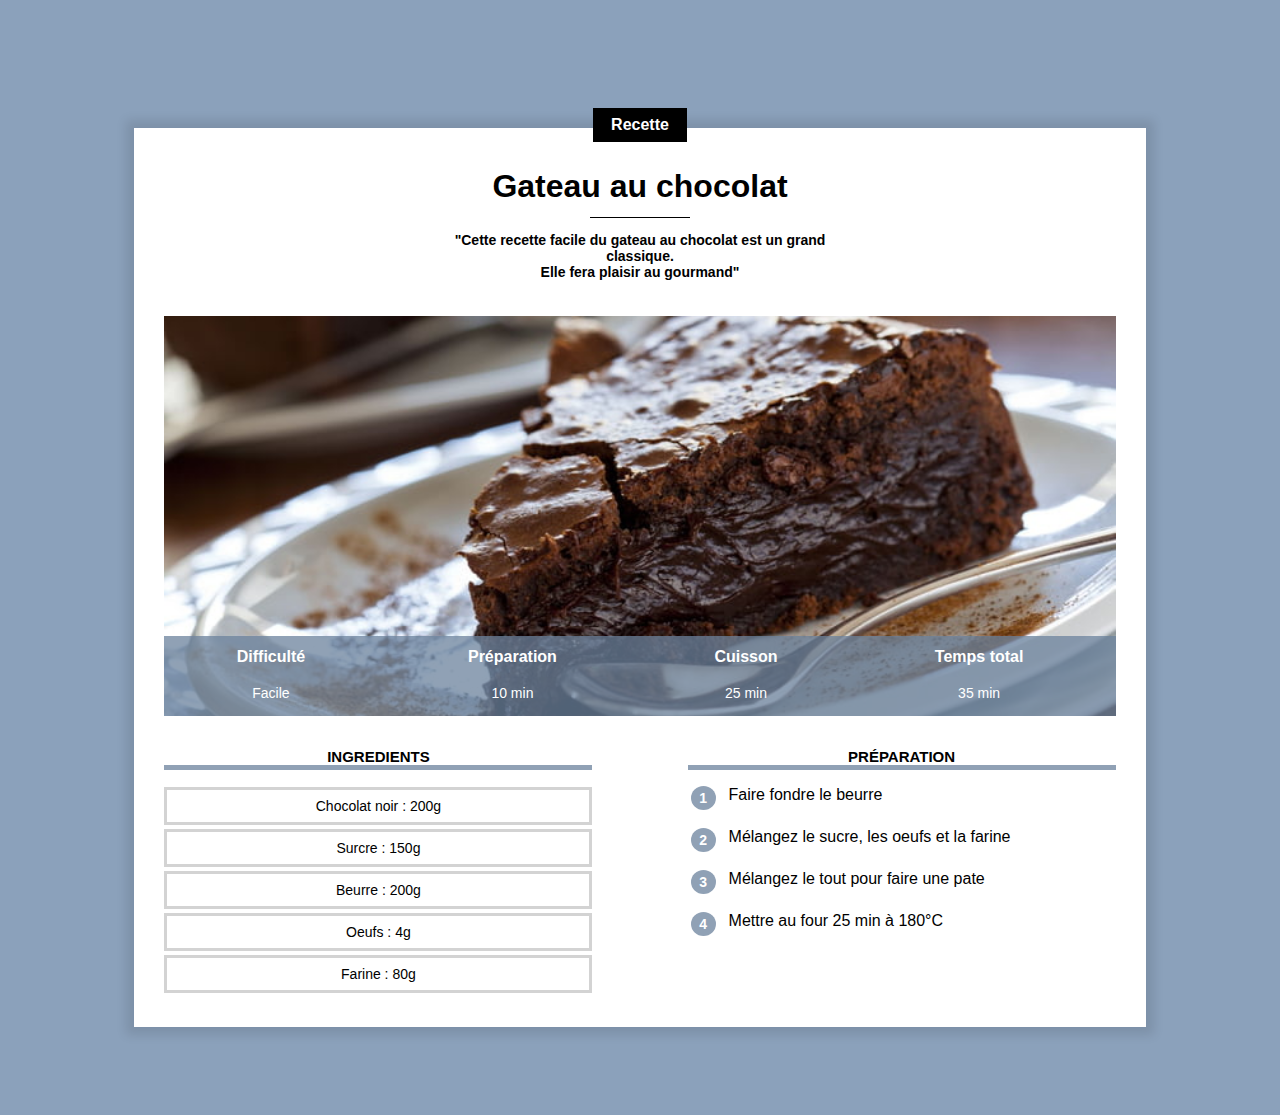
==== index.html @ 026a916b "Add files via upload" ====
<!DOCTYPE html>
<html lang="fr">
<head>
    <title> Gateau au chocolat </title>
    <meta charset="UTF-8">
    <link rel="stylesheet" href="recette.css"/>
    
</head>

<body>
    <div class="centre categorie"> 
        <p class="categorie">Recette</p>
    </div>

    <div class="contenu">    
        <h1 align="center">  Gateau au chocolat  </h1> 

    <div class="separateur">
    
    </div>

        <!-- LE CONTENU DE MA PAGE -->
    <div class="centre"> 
        <p class="description"> <b> "Cette recette facile du gateau au chocolat est un grand classique. <br> Elle fera plaisir au gourmand" </b></p>
    </div>
        <br> 
    <div class="info"> 
        <img class="centre info" style ="display: block" src="gateau.jpg">

        <table class="info">
            <tr>
                <th>Difficulté</th>
                <th>Préparation</th>
                <th>Cuisson</th>
                <th>Temps total</th>
            </tr>
            <tr>
                <td>Facile</td>
                <td>10 min</td>
                <td>25 min</td>
                <td>35 min</td>
        </table>
    </div>

    <div class="colonne colonne1"> 
        <h2> Ingredients </h2>
        <div class="ingredients">
            <p>Chocolat noir : 200g</p>
            <p>Surcre : 150g</p>
            <p>Beurre : 200g</p>
            <p>Oeufs : 4g</p>
            <p>Farine : 80g</p>
        </div>

    </div>

    <div class="colonne colonne2"> 
        <h2> Préparation </h2>
        <table class="preparation">
            <tr> <td><p class="numero">1</p></td> <td class="preparation_etape">Faire fondre le beurre</td> </tr>
            <tr> <td><p class="numero">2</p></td> <td class="preparation_etape">Mélangez le sucre, les oeufs et la farine</td> </tr>
            <tr> <td><p class="numero">3</p></td> <td class="preparation_etape">Mélangez le tout pour faire une pate</td> </tr>
            <tr> <td><p class="numero">4</p></td> <td class="preparation_etape">Mettre au four 25 min à 180°C</td> </tr>
    </div>
        </table>
    </div> 

</body>
</html>
---- recette.css ----
* {
    overflow: auto;
}

body {
    background-color: #8BA1BB;
    font-family: Arial;
}

p.categorie {
    background-color: black;
    color: white;
    display: inline-block;
    text-align: center;
    padding: 8px 18px;
    margin-top: 40px;
    margin-bottom: 0;
    font-weight: bold;
    font-size: 16 px;
}
div.contenu {
    background-color: white; 
    margin: 0px 10% 80px 10%;
    padding: 30px;
    min-width: 350px;
    box-shadow: 0px 0px 10px 8px rgba(0, 0, 0, 0.1);
}

h1 {
    text-align: center;
    margin-bottom: 12px;
    margin-top: 10px;
}

p.description {
    text-align: center;
    max-width: 400px;
    display: inline-block;
    font-size: 14px;
}

.centre {
    text-align: center;
    width: 100%;
}

div.categorie {
    margin-bottom: -18px;
    margin-top: 60px;

}

div.separateur {
    background-color: black;
    width:100px;
    height: 1px;
    margin-left:auto;
    margin-right: auto;
}

div.info {
    position:relative;
}

table.info {
    position:absolute;
    border: 1;
    color: white;
    bottom:0;
    width: 100%;
    background-color:#6C829DC0;
    height: 80px;
}

table.info td {
    text-align: center;
    font-size: 14px;
    vertical-align: top;
}

table.info th {
    font-size: 16px;
    padding-bottom: 8px;
}

img.info {
    display:block;
    max-height: 400px;
    min-height: 200px;
    object-fit: cover;
}

div.colonne {
    width: 45%;
    margin-top: 20px;
}

div.colonne h2 {
    text-align: center;
    text-transform: uppercase;
    font-size: 15px;
    border-bottom: 5px solid #6C829DC0;
}

div.colonne1 {
    display: inline-block;
    margin-right: 10%;
}

div.colonne2 {
    float:right;
}

div.ingredients p {
    text-align: center;
    font-size: 14px;
    border: solid lightgray;
    padding: 8px 0;
    margin-top: 4px;
    margin-bottom: 0;
}

table.preparation p.numero {
    background-color: #6C829DC0;
    color:white;
    width: 25px;
    height: 25 px;
    text-align: center;
    font-size: 14px;
    font-weight: bold;
    padding-top: 4px;
    padding-bottom: 4px;
    box-sizing: border-box;
    border-radius: 50%;
    margin: 0;
}

table.preparation td {
    vertical-align: top;
}

table.preparation td.preparation_etape {
    font-size: 14 px;
    padding-left: 10px;
    padding-bottom: 10px;
}

table.preparation tr {
    height: 40px;
}
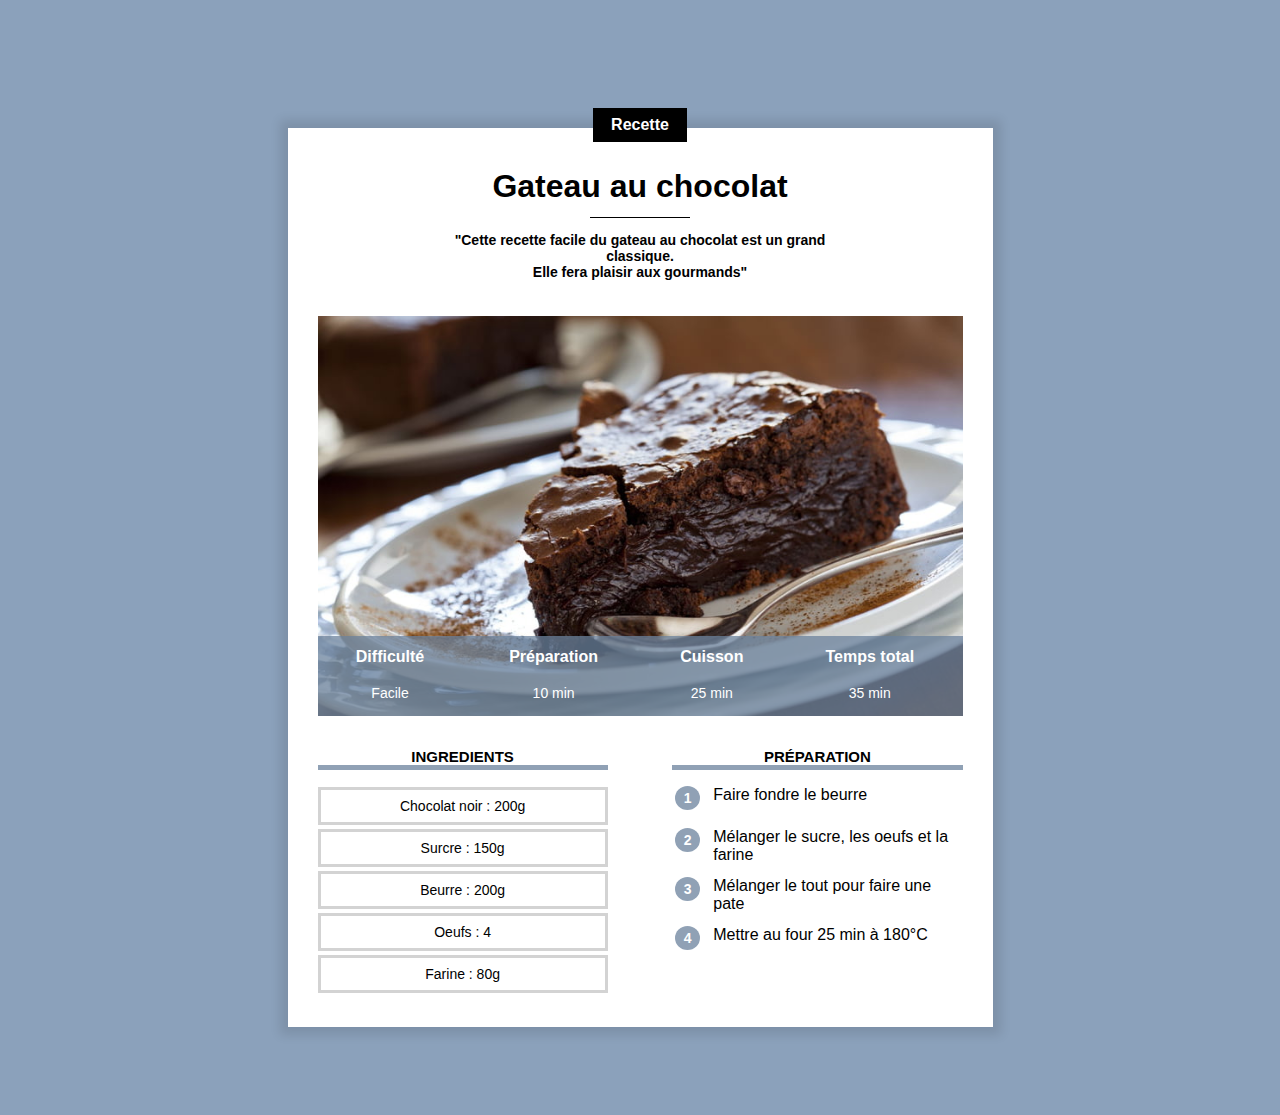
==== commit ea3c71dc: "Add files via upload" ====
--- a/index.html
+++ b/index.html
@@ -21,7 +21,7 @@
 
         <!-- LE CONTENU DE MA PAGE -->
     <div class="centre"> 
-        <p class="description"> <b> "Cette recette facile du gateau au chocolat est un grand classique. <br> Elle fera plaisir au gourmand" </b></p>
+        <p class="description"> <b> "Cette recette facile du gateau au chocolat est un grand classique. <br> Elle fera plaisir aux gourmands" </b></p>
     </div>
         <br> 
     <div class="info"> 
@@ -48,7 +48,7 @@
             <p>Chocolat noir : 200g</p>
             <p>Surcre : 150g</p>
             <p>Beurre : 200g</p>
-            <p>Oeufs : 4g</p>
+            <p>Oeufs : 4</p>
             <p>Farine : 80g</p>
         </div>
 
@@ -58,8 +58,8 @@
         <h2> Préparation </h2>
         <table class="preparation">
             <tr> <td><p class="numero">1</p></td> <td class="preparation_etape">Faire fondre le beurre</td> </tr>
-            <tr> <td><p class="numero">2</p></td> <td class="preparation_etape">Mélangez le sucre, les oeufs et la farine</td> </tr>
-            <tr> <td><p class="numero">3</p></td> <td class="preparation_etape">Mélangez le tout pour faire une pate</td> </tr>
+            <tr> <td><p class="numero">2</p></td> <td class="preparation_etape">Mélanger le sucre, les oeufs et la farine</td> </tr>
+            <tr> <td><p class="numero">3</p></td> <td class="preparation_etape">Mélanger le tout pour faire une pate</td> </tr>
             <tr> <td><p class="numero">4</p></td> <td class="preparation_etape">Mettre au four 25 min à 180°C</td> </tr>
     </div>
         </table>
--- a/recette.css
+++ b/recette.css
@@ -20,9 +20,9 @@
 }
 div.contenu {
     background-color: white; 
-    margin: 0px 10% 80px 10%;
-    padding: 30px;
-    min-width: 350px;
+    margin: 40px 8px 40px 8px;
+    padding: 0px;
+    /*min-width: 350px;*/
     box-shadow: 0px 0px 10px 8px rgba(0, 0, 0, 0.1);
 }
 
@@ -69,17 +69,17 @@
     bottom:0;
     width: 100%;
     background-color:#6C829DC0;
-    height: 80px;
+    height: 40px;
 }
 
 table.info td {
     text-align: center;
-    font-size: 14px;
+    font-size: 12px;
     vertical-align: top;
 }
 
 table.info th {
-    font-size: 16px;
+    font-size: 14px;
     padding-bottom: 8px;
 }
 
@@ -91,7 +91,7 @@
 }
 
 div.colonne {
-    width: 45%;
+    width: 100%;
     margin-top: 20px;
 }
 
@@ -104,11 +104,6 @@
 
 div.colonne1 {
     display: inline-block;
-    margin-right: 10%;
-}
-
-div.colonne2 {
-    float:right;
 }
 
 div.ingredients p {
@@ -149,3 +144,43 @@
     height: 40px;
 }
 
+/* Styles pour ordinateur */
+@media only screen and (min-width: 768px) {
+    div.contenu {
+        margin: 0px 10% 80px 10%;
+        padding: 30px;
+        min-width: 350px;
+    }
+
+    table.info {
+        height: 80px;
+    }
+    
+    table.info td {
+        font-size: 14px;
+    }
+    
+    table.info th {
+        font-size: 16px;
+    }
+
+    div.colonne {
+        width: 45%;
+    }
+    
+    div.colonne1 {
+        margin-right: 10%;
+    }
+    
+    div.colonne2 {
+        float:right;
+    }
+}
+
+@media only screen and (min-width: 900px) {
+    div.contenu {
+        margin-left: auto;
+        margin-right:auto;
+        width: 645px;
+    }
+}